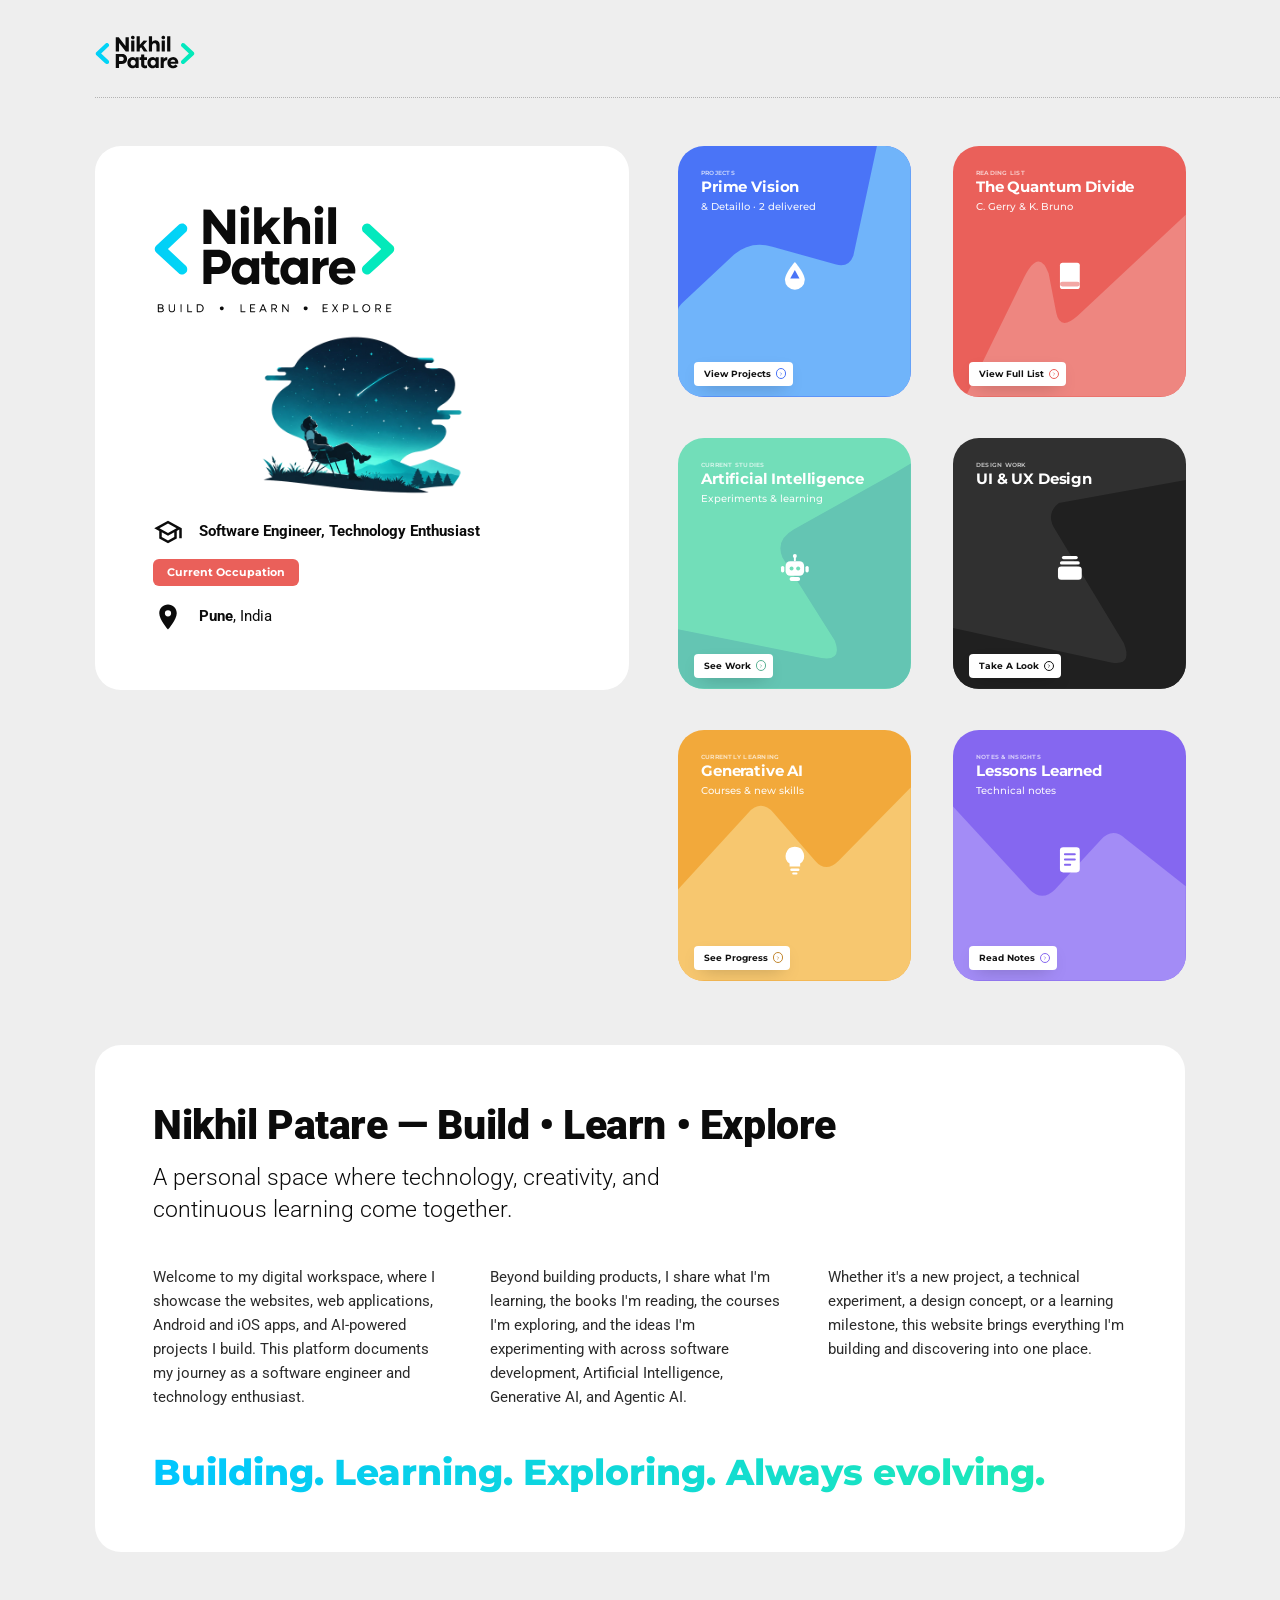
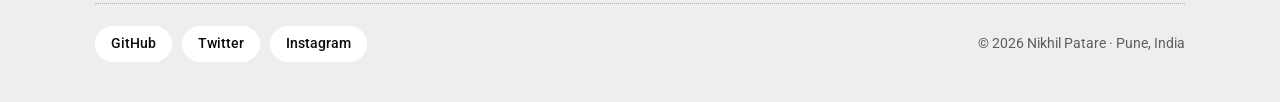
==== public/index.html @ df8f5cbc "Initial portfolio deploy" ====
<!DOCTYPE html>
<html lang="en">
<head>
  <meta charset="utf-8" />
  <meta name="viewport" content="width=device-width, initial-scale=1" />
  <title>Nikhil Patare — Build • Learn • Explore</title>
  <meta name="description" content="Nikhil Patare's digital workspace: websites, web apps, Android and iOS apps, and AI-powered projects, plus what he is learning, reading and experimenting with." />
  <meta name="keywords" content="Nikhil Patare, Software Engineer, Android Developer, iOS, Web Developer, Artificial Intelligence, Generative AI, Agentic AI, Pune, Portfolio" />
  <meta name="author" content="Nikhil Patare" />
  <meta name="theme-color" content="#eeeeee" />
  <link rel="canonical" href="https://nikhilpatare.web.app/" />

  <meta property="og:type" content="website" />
  <meta property="og:title" content="Nikhil Patare — Build • Learn • Explore" />
  <meta property="og:description" content="A personal space where technology, creativity, and continuous learning come together." />
  <meta property="og:url" content="https://nikhilpatare.web.app/" />
  <meta property="og:image" content="https://nikhilpatare.web.app/assets/brand-logo.png" />
  <meta name="twitter:card" content="summary_large_image" />

  <link rel="icon" href="assets/favicon.svg" type="image/svg+xml" />
  <link rel="preconnect" href="https://fonts.googleapis.com" />
  <link rel="preconnect" href="https://fonts.gstatic.com" crossorigin />
  <link href="https://fonts.googleapis.com/css2?family=Montserrat:wght@500;600;700;800&family=Roboto:wght@300;400;500;700;900&display=swap" rel="stylesheet" />
  <link rel="stylesheet" href="css/style.css" />
</head>
<body>
  <header class="site-header">
    <a class="brand" href="/" aria-label="Nikhil Patare, home">
      <img src="assets/logo-compact.svg" alt="" width="140" height="48" />
    </a>
  </header>
  <div class="rule" aria-hidden="true"></div>

  <main class="layout">
    <!-- Profile card -->
    <section class="profile" aria-labelledby="name">
      <h1 id="name" class="profile__brand">
        <img class="profile__logo" src="assets/logo-full.svg" alt="Nikhil Patare — Build, Learn, Explore" />
      </h1>
      <div class="profile__art">
        <div class="art">
          <img class="art__img" src="assets/illustration.webp" width="931" height="740" alt="Illustration of a developer relaxing in a camp chair, watching a shooting star cross a teal night sky" />
          <img class="art__glow" src="assets/illustration.webp" alt="" aria-hidden="true" />
          <!-- twinkling stars: --x/--y are % of the illustration, --s is size, --d/--o are duration/delay -->
          <span class="twinkle" style="--x:71.9%;--y:33.4%;--s:7%;--d:3.4s;--o:0s"></span>
          <span class="twinkle" style="--x:54.7%;--y:12.2%;--s:5%;--d:2.8s;--o:.6s"></span>
          <span class="twinkle" style="--x:23%;--y:21.2%;--s:5%;--d:3.9s;--o:1.2s"></span>
          <span class="twinkle" style="--x:56.9%;--y:40.8%;--s:4.5%;--d:3.1s;--o:1.8s"></span>
          <span class="twinkle" style="--x:40.8%;--y:21.6%;--s:3%;--d:2.6s;--o:.3s"></span>
          <span class="twinkle" style="--x:31.7%;--y:19.9%;--s:3%;--d:3.3s;--o:2.1s"></span>
          <span class="twinkle" style="--x:25.9%;--y:34.2%;--s:3%;--d:2.9s;--o:1.5s"></span>
          <span class="twinkle" style="--x:86.3%;--y:34.7%;--s:4%;--d:3.6s;--o:.9s"></span>
          <span class="twinkle" style="--x:78%;--y:58.1%;--s:3%;--d:2.7s;--o:2.4s"></span>
          <span class="twinkle" style="--x:38.9%;--y:37.4%;--s:3%;--d:3.2s;--o:.2s"></span>
          <span class="twinkle" style="--x:60.8%;--y:53.5%;--s:3%;--d:2.5s;--o:1.1s"></span>
          <span class="twinkle" style="--x:45%;--y:56.2%;--s:3%;--d:3.7s;--o:2.8s"></span>
          <!-- shooting stars: --t is how far they travel along their own axis -->
          <span class="shoot" style="--x:74.8%;--y:15.5%;--w:17%;--t:-230%;--d:7s;--o:1s"></span>
          <span class="shoot" style="--x:89%;--y:39.9%;--w:13%;--t:-170%;--d:9s;--o:4.5s"></span>
        </div>
      </div>
      <ul class="profile__meta">
        <li>
          <svg viewBox="0 0 24 24" width="30" height="30" aria-hidden="true"><path d="M12 3 1 9l4 2.18v6L12 21l7-3.82v-6l2-1.09V17h2V9L12 3Zm6.82 6L12 12.72 5.18 9 12 5.28 18.82 9ZM17 15.99l-5 2.73-5-2.73v-3.72L12 15l5-2.73v3.72Z" fill="currentColor"/></svg>
          <strong>Software Engineer, Technology Enthusiast</strong>
          <span class="badge">Current Occupation</span>
        </li>
        <li>
          <svg viewBox="0 0 24 24" width="30" height="30" aria-hidden="true"><path d="M12 2C8.13 2 5 5.13 5 9c0 5.25 7 13 7 13s7-7.75 7-13c0-3.87-3.13-7-7-7Zm0 9.5a2.5 2.5 0 1 1 0-5 2.5 2.5 0 0 1 0 5Z" fill="currentColor"/></svg>
          <span><strong>Pune</strong>, India</span>
        </li>
      </ul>
    </section>

    <!-- Section cards -->
    <nav class="grid" aria-label="Sections">
      <a class="card card--blue" href="#projects" data-section="projects" style="--i:0">
        <svg class="shapes" viewBox="0 0 365 393" preserveAspectRatio="xMidYMid slice" aria-hidden="true">
          <path class="shape-a" d="M312 0H365V393H0V258Q0 252 8 245L88 170Q115 148 148 158L248 186Q268 191 275 172L312 0Z"/>
          <circle class="shape-b" cx="70" cy="120" r="64"/>
        </svg>
        <span class="card__label">Projects</span>
        <h2 class="card__title">Prime Vision</h2>
        <p class="card__sub">&amp; Detaillo · 2 delivered</p>
        <span class="card__icon"><svg viewBox="0 0 48 48" aria-hidden="true"><path d="M24 3C24 3 9 20 9 30a15 15 0 0 0 30 0C39 20 24 3 24 3Z" fill="#fff"/><path d="M24 15 31 28H17l7-13Z" style="fill:var(--c1)"/></svg></span>
        <span class="btn">View Projects <i class="btn__ring"><svg viewBox="0 0 24 24"><path d="m10 7 5 5-5 5" /></svg></i></span>
      </a>

      <a class="card card--red" href="#reading" data-section="reading" style="--i:1">
        <svg class="shapes" viewBox="0 0 365 393" preserveAspectRatio="xMidYMid slice" aria-hidden="true">
          <path class="shape-a" d="M365 108V393H20L112 205Q135 160 150 200L162 262Q168 291 196 266L365 108Z"/>
          <circle class="shape-b" cx="300" cy="70" r="60"/>
        </svg>
        <span class="card__label">Reading List</span>
        <h2 class="card__title">The Quantum Divide</h2>
        <p class="card__sub">C. Gerry &amp; K. Bruno</p>
        <span class="card__icon"><svg viewBox="0 0 48 48" aria-hidden="true"><rect x="9" y="4" width="30" height="40" rx="4" fill="#fff"/><rect x="9" y="33" width="30" height="7" rx="3.5" style="fill:var(--c1)" opacity=".55"/></svg></span>
        <span class="btn">View Full List <i class="btn__ring"><svg viewBox="0 0 24 24"><path d="m10 7 5 5-5 5" /></svg></i></span>
      </a>

      <a class="card card--green" href="#ailab" data-section="ailab" style="--i:2">
        <svg class="shapes" viewBox="0 0 365 393" preserveAspectRatio="xMidYMid slice" aria-hidden="true">
          <path class="shape-a" d="M365 0V393H0V300L225 345Q258 350 246 318L164 188Q152 160 182 143L340 55L365 40V0Z"/>
          <circle class="shape-b" cx="60" cy="110" r="58"/>
        </svg>
        <span class="card__label">Current Studies</span>
        <h2 class="card__title">Artificial Intelligence</h2>
        <p class="card__sub">Experiments &amp; learning</p>
        <span class="card__icon"><svg viewBox="0 0 48 48" aria-hidden="true"><rect x="10" y="14" width="28" height="22" rx="7" fill="#fff"/><circle cx="19" cy="25" r="3" style="fill:var(--c1)"/><circle cx="29" cy="25" r="3" style="fill:var(--c1)"/><rect x="22.5" y="6" width="3" height="8" rx="1.5" fill="#fff"/><circle cx="24" cy="6" r="3" fill="#fff"/><rect x="3" y="21" width="5" height="10" rx="2.5" fill="#fff"/><rect x="40" y="21" width="5" height="10" rx="2.5" fill="#fff"/><rect x="16" y="38" width="16" height="6" rx="3" fill="#fff"/></svg></span>
        <span class="btn">See Work <i class="btn__ring"><svg viewBox="0 0 24 24"><path d="m10 7 5 5-5 5" /></svg></i></span>
      </a>

      <a class="card card--dark" href="#design" data-section="design" style="--i:3">
        <svg class="shapes" viewBox="0 0 365 393" preserveAspectRatio="xMidYMid slice" aria-hidden="true">
          <path class="shape-a" d="M365 66V393H0V298L248 352Q282 358 268 322L158 140Q146 118 166 102L365 66Z"/>
          <circle class="shape-b" cx="300" cy="90" r="56"/>
        </svg>
        <span class="card__label">Design Work</span>
        <h2 class="card__title">UI &amp; UX Design</h2>
        <span class="card__icon"><svg viewBox="0 0 48 48" aria-hidden="true"><rect x="12" y="6" width="24" height="5" rx="2.5" fill="#fff"/><rect x="9" y="14" width="30" height="5" rx="2.5" fill="#fff"/><rect x="6" y="22" width="36" height="20" rx="5" fill="#fff"/></svg></span>
        <span class="btn">Take A Look <i class="btn__ring"><svg viewBox="0 0 24 24"><path d="m10 7 5 5-5 5" /></svg></i></span>
      </a>

      <a class="card card--amber" href="#learning" data-section="learning" style="--i:4">
        <svg class="shapes" viewBox="0 0 365 393" preserveAspectRatio="xMidYMid slice" aria-hidden="true">
          <path class="shape-a" d="M365 150V393H0V250L110 130Q130 108 150 130L215 205Q232 225 252 205L365 90V150Z"/>
          <circle class="shape-b" cx="305" cy="60" r="56"/>
        </svg>
        <span class="card__label">Currently Learning</span>
        <h2 class="card__title">Generative AI</h2>
        <p class="card__sub">Courses &amp; new skills</p>
        <span class="card__icon"><svg viewBox="0 0 48 48" aria-hidden="true"><path d="M24 4a14 14 0 0 0-8 25.5V34h16v-4.5A14 14 0 0 0 24 4Z" fill="#fff"/><rect x="17" y="37" width="14" height="4" rx="2" fill="#fff"/><rect x="20" y="43" width="8" height="3" rx="1.5" fill="#fff"/></svg></span>
        <span class="btn">See Progress <i class="btn__ring"><svg viewBox="0 0 24 24"><path d="m10 7 5 5-5 5" /></svg></i></span>
      </a>

      <a class="card card--violet" href="#notes" data-section="notes" style="--i:5">
        <svg class="shapes" viewBox="0 0 365 393" preserveAspectRatio="xMidYMid slice" aria-hidden="true">
          <path class="shape-a" d="M0 120V393H365V245L270 170Q250 152 232 172L160 250Q140 270 120 250L0 120Z"/>
          <circle class="shape-b" cx="300" cy="80" r="58"/>
        </svg>
        <span class="card__label">Notes &amp; Insights</span>
        <h2 class="card__title">Lessons Learned</h2>
        <p class="card__sub">Technical notes</p>
        <span class="card__icon"><svg viewBox="0 0 48 48" aria-hidden="true"><rect x="9" y="5" width="30" height="38" rx="5" fill="#fff"/><rect x="15" y="14" width="18" height="3" rx="1.5" style="fill:var(--c1)"/><rect x="15" y="22" width="18" height="3" rx="1.5" style="fill:var(--c1)"/><rect x="15" y="30" width="11" height="3" rx="1.5" style="fill:var(--c1)"/></svg></span>
        <span class="btn">Read Notes <i class="btn__ring"><svg viewBox="0 0 24 24"><path d="m10 7 5 5-5 5" /></svg></i></span>
      </a>
    </nav>
  </main>

  <!-- Welcome -->
  <section class="welcome reveal" aria-labelledby="welcome-title">
    <h2 id="welcome-title">Nikhil Patare — Build • Learn • Explore</h2>
    <p class="welcome__lead">A personal space where technology, creativity, and continuous learning come together.</p>
    <div class="welcome__cols">
      <p>Welcome to my digital workspace, where I showcase the websites, web applications, Android and iOS apps, and AI-powered projects I build. This platform documents my journey as a software engineer and technology enthusiast.</p>
      <p>Beyond building products, I share what I'm learning, the books I'm reading, the courses I'm exploring, and the ideas I'm experimenting with across software development, Artificial Intelligence, Generative AI, and Agentic AI.</p>
      <p>Whether it's a new project, a technical experiment, a design concept, or a learning milestone, this website brings everything I'm building and discovering into one place.</p>
    </div>
    <p class="welcome__close">Building. Learning. Exploring. Always evolving.</p>
  </section>

  <footer class="site-footer">
    <div class="socials">
      <a href="https://github.com/nikhil-patare007" target="_blank" rel="noopener">GitHub</a>
      <a href="https://twitter.com/nik_the_hell" target="_blank" rel="noopener">Twitter</a>
      <a href="https://www.instagram.com/nikhil_patare" target="_blank" rel="noopener">Instagram</a>
    </div>
    <p>© <span id="year">2026</span> Nikhil Patare · Pune, India</p>
  </footer>

  <!-- Section panel (opened by the cards) -->
  <div class="panel" id="panel" aria-hidden="true" role="dialog" aria-modal="true" aria-labelledby="panel-title" tabindex="-1">
    <div class="panel__inner">
      <button class="panel__close" id="panel-close" type="button" aria-label="Back to home">
        <svg viewBox="0 0 24 24" aria-hidden="true"><path d="m14 7-5 5 5 5"/></svg> Back
      </button>
      <p class="panel__label" id="panel-label"></p>
      <h2 class="panel__title" id="panel-title"></h2>
      <p class="panel__intro" id="panel-intro"></p>
      <div class="panel__items" id="panel-items"></div>
    </div>
  </div>

  <script src="js/data.js"></script>
  <script src="js/app.js"></script>
</body>
</html>
---- public/css/style.css ----
/* Nikhil Patare — portfolio. Layout, cards and motion follow the Studio Z pattern. */

:root {
  --bg: #eeeeee;
  --ink: #0b0b0b;
  --muted: #5d5d5d;
  --gutter: max(7.4vw, calc((100vw - 1720px) / 2));
  --radius: 26px;
  --gap: clamp(18px, 3.25vw, 65px);
  --ease: cubic-bezier(0.2, 0.8, 0.2, 1);

  /* brand gradient, from the logo */
  --cyan: #00c6ff;
  --mint: #1de9b6;
  --brand: linear-gradient(90deg, var(--cyan), var(--mint));
}

*, *::before, *::after { box-sizing: border-box; }
html { scroll-behavior: smooth; -webkit-text-size-adjust: 100%; }
body {
  margin: 0;
  background: var(--bg);
  color: var(--ink);
  font-family: "Roboto", system-ui, -apple-system, "Segoe UI", sans-serif;
  line-height: 1.4;
  -webkit-font-smoothing: antialiased;
}
body.is-locked { overflow: hidden; }
a { color: inherit; text-decoration: none; }
img { display: block; max-width: 100%; }
:focus-visible { outline: 3px solid var(--cyan); outline-offset: 3px; }

/* ---------- Header ---------- */
.site-header {
  padding: clamp(18px, 2.75vw, 55px) var(--gutter) 0;
  height: clamp(60px, 7.6vw, 152px);
}
.brand { display: inline-block; transition: transform 0.5s var(--ease); }
.brand img { height: clamp(34px, 2.6vw, 52px); width: auto; }
.brand:hover { transform: rotate(-6deg) scale(1.1); }
.rule {
  margin-left: var(--gutter);
  border-top: 1px dotted #b3b3b3;
}

/* ---------- Layout ---------- */
.layout {
  display: grid;
  grid-template-columns: 838fr 795fr;
  column-gap: 4.5%;
  align-items: start;
  padding: clamp(28px, 3.7vw, 74px) var(--gutter) clamp(40px, 5vw, 90px);
}

/* ---------- Profile card ---------- */
.profile {
  position: sticky;
  top: 24px;
  height: clamp(540px, 42.5vw, 851px);
  max-height: calc(100vh - 48px);
  min-height: 480px;
  display: flex;
  flex-direction: column;
  justify-content: space-between;
  gap: clamp(14px, 1.6vw, 32px);
  padding: clamp(26px, 4.55vw, 91px);
  background: #fff;
  border-radius: var(--radius);
  animation: rise 0.9s var(--ease) backwards;
  container-type: inline-size;
}
.profile__logo {
  width: clamp(240px, 58cqw, 500px);
  height: auto;
  transition: transform 0.7s var(--ease);
}
.profile:hover .profile__logo { transform: translateX(6px) scale(1.04); }
.profile__brand { margin: 0; line-height: 0; }

/* ---------- Profile illustration ---------- */
.profile__art {
  flex: 1 1 0;
  min-height: 0;
  display: flex;
  justify-content: center;
  align-items: center;
  transition: transform 0.9s var(--ease);
}
.profile:hover .profile__art { transform: scale(1.03); }

.art {
  position: relative;
  height: 100%;
  aspect-ratio: 931 / 740;
  animation: art-float 8s ease-in-out infinite;
  will-change: transform;
}
.art img { display: block; width: 100%; height: 100%; user-select: none; -webkit-user-drag: none; }

/* a brightened copy of the same picture, masked to the horizon, that breathes */
.art__glow {
  position: absolute; inset: 0;
  opacity: 0;
  filter: brightness(1.9) saturate(1.6);
  -webkit-mask-image: radial-gradient(ellipse 42% 30% at 57% 72%, #000 0%, transparent 100%);
          mask-image: radial-gradient(ellipse 42% 30% at 57% 72%, #000 0%, transparent 100%);
  animation: art-breathe 6s ease-in-out infinite;
  pointer-events: none;
}

.twinkle {
  position: absolute;
  left: var(--x); top: var(--y);
  width: var(--s); aspect-ratio: 1;
  border-radius: 50%;
  background: radial-gradient(circle, rgb(255 255 255 / 0.95) 0%, rgb(150 255 240 / 0.45) 35%, transparent 70%);
  opacity: 0;
  transform: translate(-50%, -50%) scale(0.4);
  animation: twinkle var(--d, 3s) ease-in-out var(--o, 0s) infinite;
  pointer-events: none;
}

.shoot {
  position: absolute;
  left: var(--x); top: var(--y);
  width: var(--w); height: 2px;
  border-radius: 2px;
  background: linear-gradient(90deg, #fff 0%, rgb(140 255 240 / 0.7) 25%, transparent 100%);
  transform-origin: left center;
  opacity: 0;
  animation: shoot var(--d, 7s) linear var(--o, 0s) infinite;
  pointer-events: none;
}
.shoot::before {
  content: "";
  position: absolute; left: -1px; top: 50%;
  width: 6px; height: 6px; margin-top: -3px;
  border-radius: 50%;
  background: #fff;
  box-shadow: 0 0 8px 3px rgb(150 255 240 / 0.8);
}
.profile__meta { list-style: none; margin: 0; padding: 0; display: grid; gap: 16px; }
.profile__meta li {
  display: flex; flex-wrap: wrap; align-items: center; gap: 12px 16px;
  font-size: clamp(15px, 2.2cqw, 20px);
}
.profile__meta svg { flex: none; }
.profile__meta strong { font-weight: 700; }
.badge {
  background: #ea605a; color: #fff;
  font: 700 clamp(11px, 1.55cqw, 14px)/1 "Montserrat", sans-serif;
  padding: 8px 14px; border-radius: 6px;
}

/* ---------- Cards ---------- */
.grid {
  display: grid;
  grid-template-columns: repeat(2, minmax(0, 1fr));
  gap: var(--gap);
}

.card {
  --c1: #4a74f7; --c2: #70b4fa;
  position: relative;
  display: block;
  aspect-ratio: 365 / 393;
  padding: 9.9%;
  border-radius: var(--radius);
  overflow: hidden;
  color: #fff;
  background: var(--c1);
  font-family: "Montserrat", sans-serif;
  isolation: isolate;
  transform: translateZ(0);
  transition: transform 0.55s var(--ease), box-shadow 0.55s var(--ease);
  animation: rise 0.9s var(--ease) backwards;
  animation-delay: calc(var(--i) * 90ms + 200ms);
  container-type: inline-size;
}
.card--blue   { --c1: #4a74f7; --c2: #70b4fa; }
.card--red    { --c1: #ea605a; --c2: #ee8680; }
.card--green  { --c1: #72deb9; --c2: #64c5b3; }
.card--dark   { --c1: #303030; --c2: #202020; }
.card--amber  { --c1: #f2a93b; --c2: #f7c76f; }
.card--violet { --c1: #8567f0; --c2: #a38cf6; }

.card > * { position: relative; z-index: 1; }
.card::before { content: ""; display: block; height: 0; }

.card:hover, .card:focus-visible {
  transform: translateY(-10px) scale(1.015);
  box-shadow: 0 34px 50px -24px color-mix(in srgb, var(--c1) 70%, transparent);
}
.card:active { transform: translateY(-4px) scale(0.995); }

.shapes { position: absolute !important; inset: 0; width: 100%; height: 100%; z-index: 0 !important; }
.shape-a, .shape-b {
  transform-box: fill-box; transform-origin: center;
  transition: transform 0.9s var(--ease);
}
.shape-a { fill: var(--c2); }
.shape-b { fill: #fff; opacity: 0; transition: transform 0.9s var(--ease), opacity 0.6s; }
.card:hover .shape-b, .card:focus-visible .shape-b { opacity: 0.14; }
.card:hover .shape-a, .card:focus-visible .shape-a { transform: translate(-3%, -2.5%) scale(1.07) rotate(-1.5deg); }
.card:hover .shape-b, .card:focus-visible .shape-b { transform: translate(14%, 10%) scale(1.25); }

.card__label {
  display: block;
  font-size: 3.1cqw; font-weight: 700; letter-spacing: 0.04em; text-transform: uppercase;
  color: rgb(255 255 255 / 0.65);
}
.card__title {
  margin: 1.2cqw 0 0;
  font-size: 8cqw; font-weight: 700; line-height: 1.15; letter-spacing: -0.01em;
}
.card__sub { margin: 1.8cqw 0 0; font-size: 5.4cqw; font-weight: 500; opacity: 0.92; }

.card__icon {
  position: absolute !important;
  left: 50%; top: 52%;
  width: 17cqw; height: 17cqw;
  margin: -8.5cqw 0 0 -8.5cqw;
  transition: transform 0.6s var(--ease);
}
.card__icon svg { width: 100%; height: 100%; animation: float 4.5s ease-in-out infinite; }
.card:nth-child(2n) .card__icon svg { animation-delay: -1.5s; }
.card:nth-child(3n) .card__icon svg { animation-delay: -3s; }
.card:hover .card__icon, .card:focus-visible .card__icon { transform: scale(1.3) rotate(-8deg); }

.btn {
  position: absolute !important;
  left: 8.8cqw; bottom: 5.8cqw;
  display: inline-flex; align-items: center; gap: 2.6cqw;
  height: 12.9cqw; padding: 0 3.6cqw 0 5.2cqw;
  background: #fff; color: #111;
  border-radius: 2.2cqw;
  font-size: 4.6cqw; font-weight: 700;
  box-shadow: 0 6px 18px -8px rgb(0 0 0 / 0.35);
  transition: transform 0.45s var(--ease), box-shadow 0.45s var(--ease);
}
.btn__ring {
  width: 5.6cqw; height: 5.6cqw; border-radius: 50%;
  border: 0.45cqw solid var(--c1);
  display: grid; place-items: center;
  transition: transform 0.45s var(--ease), background 0.3s, border-color 0.3s;
}
.btn__ring svg { width: 70%; height: 70%; fill: none; stroke: var(--c1); stroke-width: 2.6; stroke-linecap: round; stroke-linejoin: round; transition: stroke 0.3s; }
.card--green .btn__ring, .card--amber .btn__ring { border-color: color-mix(in srgb, var(--c1) 80%, #000 20%); }
.card--green .btn__ring svg, .card--amber .btn__ring svg { stroke: color-mix(in srgb, var(--c1) 80%, #000 20%); }
.card--dark .btn__ring { border-color: #fff; }
.card--dark .btn__ring svg { stroke: #fff; }
.card--dark .btn { color: #111; }
.card--dark .btn__ring { border-color: #111; }
.card--dark .btn__ring svg { stroke: #111; }

.card:hover .btn, .card:focus-visible .btn { transform: translateX(6px); box-shadow: 0 14px 24px -10px rgb(0 0 0 / 0.45); }
.card:hover .btn__ring, .card:focus-visible .btn__ring { transform: translateX(3px); background: var(--c1); }
.card:hover .btn__ring svg, .card:focus-visible .btn__ring svg { stroke: #fff; }

/* ---------- Welcome ---------- */
.welcome {
  margin: 0 var(--gutter) clamp(30px, 4vw, 70px);
  padding: clamp(28px, 4.55vw, 91px);
  background: #fff;
  border-radius: var(--radius);
}
.welcome h2 { margin: 0; font-size: clamp(26px, 3.2vw, 56px); font-weight: 900; letter-spacing: -0.01em; line-height: 1.1; }
.welcome__lead { margin: 14px 0 0; font-size: clamp(18px, 1.8vw, 30px); font-weight: 300; max-width: 40ch; }
.welcome__cols {
  margin-top: clamp(22px, 3vw, 54px);
  display: grid; grid-template-columns: repeat(auto-fit, minmax(240px, 1fr));
  gap: clamp(18px, 3vw, 56px);
}
.welcome__cols p { margin: 0; font-size: clamp(15px, 1.15vw, 20px); line-height: 1.6; color: #2b2b2b; }
.welcome__close {
  margin: clamp(26px, 3.4vw, 60px) 0 0;
  font: 800 clamp(22px, 2.8vw, 48px)/1.15 "Montserrat", sans-serif;
  background: var(--brand);
  -webkit-background-clip: text; background-clip: text; color: transparent;
  width: fit-content;
}
.reveal { opacity: 0; transform: translateY(32px); transition: opacity 0.9s var(--ease), transform 0.9s var(--ease); }
.reveal.in { opacity: 1; transform: none; }

/* ---------- Footer ---------- */
.site-footer {
  margin: 0 var(--gutter);
  padding: 22px 0 40px;
  border-top: 1px dotted #b3b3b3;
  display: flex; flex-wrap: wrap; gap: 14px 28px; justify-content: space-between; align-items: center;
  font-size: 14px; color: var(--muted);
}
.site-footer p { margin: 0; }
.socials { display: flex; gap: 10px; }
.socials a {
  padding: 8px 16px; border-radius: 999px; background: #fff; color: var(--ink); font-weight: 500;
  transition: transform 0.4s var(--ease), background 0.3s, color 0.3s;
}
.socials a:hover { transform: translateY(-3px); background: var(--ink); color: #fff; }

/* ---------- Section panel ---------- */
.panel {
  --pc: #4a74f7; --pt: #fff; --pa: #70b4fa;
  --ox: 50vw; --oy: 50vh;
  position: fixed; inset: 0; z-index: 50;
  overflow-y: auto;
  background: var(--pc); color: var(--pt);
  visibility: hidden;
  clip-path: circle(0px at var(--ox) var(--oy));
  transition: clip-path 0.8s cubic-bezier(0.77, 0, 0.18, 1), visibility 0s linear 0.8s;
}
.panel.is-open { visibility: visible; clip-path: circle(150vmax at var(--ox) var(--oy)); transition-delay: 0s; }
.panel--blue   { --pc: #4a74f7; --pa: #70b4fa; --pt: #fff; }
.panel--red    { --pc: #ea605a; --pa: #ee8680; --pt: #fff; }
.panel--green  { --pc: #72deb9; --pa: #64c5b3; --pt: #08261d; }
.panel--dark   { --pc: #2b2b2b; --pa: #202020; --pt: #fff; }
.panel--amber  { --pc: #f2a93b; --pa: #f7c76f; --pt: #2a1a00; }
.panel--violet { --pc: #8567f0; --pa: #a38cf6; --pt: #fff; }

.panel__inner { max-width: 1100px; margin: 0 auto; padding: clamp(24px, 4vw, 60px) clamp(20px, 5vw, 60px) 80px; }
.panel__close {
  display: inline-flex; align-items: center; gap: 6px;
  background: #fff; color: #111; border: 0; cursor: pointer;
  padding: 12px 20px 12px 12px; border-radius: 10px;
  font: 700 16px/1 "Montserrat", sans-serif;
  transition: transform 0.4s var(--ease);
}
.panel__close svg { width: 20px; height: 20px; fill: none; stroke: currentColor; stroke-width: 2.6; stroke-linecap: round; stroke-linejoin: round; }
.panel__close:hover { transform: translateX(-4px); }
.panel__label { margin: clamp(32px, 6vw, 80px) 0 0; font: 700 14px/1 "Montserrat", sans-serif; letter-spacing: 0.06em; text-transform: uppercase; opacity: 0.7; }
.panel__title { margin: 12px 0 0; font: 800 clamp(34px, 6vw, 84px)/1.05 "Montserrat", sans-serif; letter-spacing: -0.02em; }
.panel__intro { margin: 18px 0 0; max-width: 56ch; font-size: clamp(17px, 1.6vw, 22px); font-weight: 300; }
.panel__items { margin-top: clamp(28px, 4vw, 56px); display: grid; grid-template-columns: repeat(auto-fit, minmax(min(100%, 320px), 1fr)); gap: 22px; }

.item {
  background: #fff; color: #161616;
  border-radius: var(--radius); padding: clamp(22px, 2.6vw, 36px);
  opacity: 0; transform: translateY(26px);
  transition: transform 0.5s var(--ease), box-shadow 0.5s var(--ease);
}
.panel.is-open .item { animation: rise 0.8s var(--ease) both; animation-delay: calc(var(--n) * 120ms + 450ms); }
.item:hover { transform: translateY(-6px); box-shadow: 0 26px 40px -24px rgb(0 0 0 / 0.5); }
.item__head { display: flex; flex-wrap: wrap; gap: 10px 14px; align-items: center; justify-content: space-between; }
.item h3 { margin: 0; font: 800 clamp(22px, 2.2vw, 30px)/1.15 "Montserrat", sans-serif; }
.item__status { background: #111; color: #fff; font: 700 12px/1 "Montserrat", sans-serif; padding: 8px 12px; border-radius: 6px; }
.item__sub { margin: 8px 0 0; font-weight: 500; color: #555; }
.item p { margin: 12px 0 0; line-height: 1.6; }
.item__tags { list-style: none; margin: 18px 0 0; padding: 0; display: flex; flex-wrap: wrap; gap: 8px; }
.item__tags li { background: #efefef; padding: 7px 12px; border-radius: 999px; font-size: 13px; font-weight: 500; }
.item__link { display: inline-block; margin-top: 18px; font-weight: 700; border-bottom: 2px solid currentColor; }

.feature-list {
  list-style: none; margin: 18px 0 0; padding: 0; display: grid; grid-template-columns: repeat(auto-fit, minmax(180px, 1fr)); gap: 10px;
}
.feature-list li {
  background: rgba(17, 17, 17, 0.06); border: 1px solid rgba(17, 17, 17, 0.08); border-radius: 12px; padding: 10px 12px; font-size: 14px; font-weight: 500;
}

.shot-grid {
  display: grid; grid-template-columns: repeat(auto-fit, minmax(220px, 1fr)); gap: 14px; margin-top: 20px;
}
.shot {
  background: transparent; border: 0; padding: 0; cursor: pointer; text-align: left; border-radius: 18px; transition: transform 0.35s var(--ease), box-shadow 0.35s var(--ease);
}
.shot:hover { transform: translateY(-4px); box-shadow: 0 18px 24px -20px rgba(0,0,0,0.4); }

.mock {
  width: 100%; min-height: 180px; display: block;
}
.mock--browser .browser-shell {
  background: linear-gradient(180deg, #1c1c1d 0%, #27292d 100%); border-radius: 18px; border: 1px solid rgba(255,255,255,0.08); overflow: hidden; box-shadow: inset 0 0 0 1px rgba(255,255,255,0.03);
}
.mock--browser .browser-topbar {
  position: relative; display: flex; align-items: center; gap: 8px; background: rgba(255,255,255,0.04); padding: 11px 14px; border-bottom: 1px solid rgba(255,255,255,0.06);
}
.dot {
  width: 10px; height: 10px; border-radius: 50%; display: inline-block;
}
.dot--red { background: #ff5c5c; }
.dot--amber { background: #f7c878; }
.dot--green { background: #56d490; }
.browser-title {
  font-size: 12px; letter-spacing: 0.08em; text-transform: uppercase; color: rgba(255,255,255,0.8); margin-left: auto; margin-right: auto; font-weight: 700;
}
.browser-content {
  padding: 14px; background: linear-gradient(180deg, rgba(255,255,255,0.02), rgba(255,255,255,0.01));
}
.browser-row--top {
  display: flex; justify-content: space-between; gap: 8px; margin-bottom: 10px; font-size: 10px; font-weight: 700; letter-spacing: 0.05em; text-transform: uppercase;
}
.browser-pill {
  flex: 1; text-align: center; padding: 8px 10px; border-radius: 10px; background: rgba(255,255,255,0.06); color: rgba(255,255,255,0.7);
}
.browser-metrics {
  display: grid; grid-template-columns: repeat(2, minmax(0, 1fr)); gap: 10px; margin-bottom: 10px;
}
.metric-card {
  background: #efefef; color: #111; border-radius: 10px; padding: 10px 12px; min-height: 88px; display: flex; flex-direction: column; justify-content: center; gap: 4px;
}
.metric-card.dark { background: rgba(255,255,255,0.08); color: rgba(255,255,255,0.92); }
.metric-card span { font-size: 10px; font-weight: 700; text-transform: uppercase; letter-spacing: 0.05em; }
.metric-card strong { font-size: 20px; letter-spacing: -0.04em; }
.metric-card em { font-size: 10px; font-style: normal; opacity: 0.75; }
.browser-table, .table-summary {
  background: rgba(255,255,255,0.06); border-radius: 10px; overflow: hidden; min-height: 90px; border: 1px solid rgba(255,255,255,0.06);
}
.browser-table__head, .table-summary__head {
  display: grid; grid-template-columns: 1.2fr 1.3fr 1.5fr 1.4fr 1fr; background: rgba(255,255,255,0.05); color: rgba(255,255,255,0.8); font-size: 9px; font-weight: 700; text-transform: uppercase; letter-spacing: 0.05em; padding: 8px 8px;
}
.browser-table__row, .table-summary__row {
  display: grid; grid-template-columns: 1.2fr 1.3fr 1.5fr 1.4fr 1fr; padding: 8px 8px; border-top: 1px solid rgba(255,255,255,0.05); color: rgba(255,255,255,0.9); font-size: 10px; align-items: center; }
.browser-table--wide .browser-table__head, .browser-table--wide .browser-table__row { grid-template-columns: 0.8fr 1fr 1.6fr 1.5fr 1fr; }
.filter-row {
  display: flex; gap: 8px; margin-bottom: 10px; font-size: 10px; text-transform: uppercase; font-weight: 700; color: rgba(255,255,255,0.75);
}
.filter-row span { padding: 8px 10px; border-radius: 9px; background: rgba(255,255,255,0.04); }
.filter-row .active { background: rgba(62, 121, 255, 0.55); color: #fff; }
.reports-box {
  display: grid; grid-template-columns: repeat(3, minmax(0, 1fr)); gap: 10px; margin-bottom: 10px;
}
.report-card {
  background: #f3f3f3; color: #111; border-radius: 10px; padding: 12px 10px; min-height: 94px; display: flex; flex-direction: column; justify-content: center; gap: 6px;
}
.report-card.dark { background: rgba(255,255,255,0.08); color: rgba(255,255,255,0.9); }
.report-card span { font-size: 9px; font-weight: 700; letter-spacing: 0.06em; text-transform: uppercase; }
.report-card strong { font-size: 18px; letter-spacing: -0.04em; }
.report-card em { font-size: 9px; font-style: normal; opacity: 0.78; }
.browser-shell--wide { background: #0f0f12; }
.login-box {
  max-width: 290px; margin: 0 auto; background: rgba(255,255,255,0.06); border-radius: 16px; padding: 18px 20px; color: rgba(255,255,255,0.9);
}
.logo-lockup {
  text-align: center; font-size: 28px; font-weight: 900; letter-spacing: -0.08em; color: #ff4a3d; margin-bottom: 12px;
}
.login-box h4 {
  margin: 0 0 6px; text-align: center; font-size: 12px; letter-spacing: 0.12em; text-transform: uppercase;
}
.login-box p { margin: 0 0 16px; font-size: 11px; color: rgba(255,255,255,0.75); text-align: center; }
.login-box label {
  display: block; margin: 8px 0 6px; font-size: 10px; letter-spacing: 0.08em; text-transform: uppercase; color: rgba(255,255,255,0.8);
}
.field {
  height: 34px; border-radius: 10px; background: rgba(255,255,255,0.08); border: 1px solid rgba(255,255,255,0.05); margin-bottom: 12px;
}
.login-box button {
  width: 100%; border: 0; border-radius: 10px; background: linear-gradient(90deg, #ff3f2c, #ff6d2a); color: white; font-weight: 800; height: 42px; margin-top: 8px;
}
.mock--phone { width: 100%; }
.phone-shell {
  background: linear-gradient(180deg, #1b2b3d 0%, #0f1d2d 100%); border-radius: 26px; padding: 12px 10px 10px; box-shadow: inset 0 0 0 2px rgba(255,255,255,0.05), 0 20px 30px -25px rgba(0,0,0,0.7); border: 1px solid rgba(255,255,255,0.08);
}
.phone-notch { width: 60%; height: 18px; background: rgba(0,0,0,0.55); margin: 0 auto 12px; border-radius: 0 0 16px 16px; }
.phone-status {
  display: flex; justify-content: space-between; align-items: center; padding: 0 6px; color: rgba(255,255,255,0.9); font-size: 10px; font-weight: 700; margin-bottom: 10px;
}
.phone-app {
  background: linear-gradient(180deg, #56b4f8 0%, #2b96da 100%); border-radius: 20px; padding: 12px 10px 14px; min-height: 250px; color: #0d1c2a;
}
.phone-header {
  display: flex; align-items: center; gap: 8px; color: rgba(4,15,25,0.95); font-size: 18px; font-weight: 800; padding: 2px 0 12px;
}
.back { font-size: 28px; line-height: 1; }
.phone-box {
  background: rgba(255,255,255,0.2); border-radius: 12px; padding: 12px 8px; margin-bottom: 10px;
}
.phone-box__title { text-align: center; font-size: 18px; font-weight: 800; margin-bottom: 10px; }
.grid-mini {
  display: grid; grid-template-columns: repeat(4, minmax(0, 1fr)); gap: 6px; font-size: 10px; font-weight: 700;
}
.grid-mini .cell {
  background: rgba(255,255,255,0.18); padding: 7px 4px; border-radius: 6px; text-align: center; min-height: 28px; display: flex; align-items: center; justify-content: center;
}
.grid-mini .head { background: rgba(0,0,0,0.08); }
.grid-mini .pad { background: rgba(255,255,255,0.14); }
.grid-mini.small { grid-template-columns: repeat(3, minmax(0, 1fr)); }
.search-row {
  margin-bottom: 12px; background: rgba(255,255,255,0.22); padding: 12px 14px; border-radius: 10px; font-weight: 700; color: rgba(0,0,0,0.8);
}
.list-row {
  display: flex; align-items: center; gap: 12px; background: rgba(255,255,255,0.18); border-radius: 10px; padding: 8px 10px; margin-bottom: 8px; color: rgba(0,0,0,0.9); font-weight: 700; min-height: 52px;
}
.badge-ic {
  display: inline-flex; align-items: center; justify-content: center; width: 30px; height: 30px; border-radius: 50%; background: rgba(255,255,255,0.28); font-size: 18px;
}
.badge-ic.female { color: #ff2c8b; }
.list-actions { margin-left: auto; display: flex; gap: 10px; font-size: 18px; }
.backup-card {
  display: grid; grid-template-columns: repeat(2, minmax(0, 1fr)); gap: 8px; margin-bottom: 10px;
}
.backup-head {
  background: rgba(255,255,255,0.22); border-radius: 8px; padding: 10px; text-align: center; font-weight: 800; color: rgba(0,0,0,0.86);
}
.backup-head.alt { background: rgba(10,50,90,0.2); }
.backup-panel {
  background: rgba(255,255,255,0.18); border-radius: 12px; padding: 12px 10px;
}
.backup-label { font-size: 13px; font-weight: 800; margin-bottom: 8px; }
.backup-item {
  background: rgba(255,255,255,0.22); border-radius: 8px; padding: 10px; font-weight: 700; font-size: 11px; color: rgba(3,17,27,0.9);
}
.gallery-modal {
  position: fixed; inset: 0; display: none; z-index: 80; background: rgba(6, 8, 12, 0.76); backdrop-filter: blur(3px);
}
.gallery-modal.is-open { display: block; }
.gallery-modal__backdrop { position: absolute; inset: 0; }
.gallery-modal__panel {
  position: absolute; inset: 50% auto auto 50%; transform: translate(-50%, -50%); width: min(1000px, calc(100vw - 48px)); min-height: 420px; background: rgba(8, 11, 18, 0.5); border: 1px solid rgba(255,255,255,0.12); border-radius: 22px; display: flex; align-items: center; justify-content: center; padding: 20px 22px 18px;
}
.gallery-modal__viewport {
  width: min(100%, 820px); display: flex; flex-direction: column; justify-content: center; align-items: center; gap: 12px; color: #fff; padding: 10px 0;
}
.gallery-modal__caption {
  font-size: 13px; letter-spacing: 0.08em; text-transform: uppercase; font-weight: 700; opacity: 0.85; align-self: flex-start; margin-left: 8px;
}
.gallery-modal__close {
  position: absolute; right: 18px; top: 14px; border: 0; background: rgba(255,255,255,0.12); color: #fff; width: 30px; height: 30px; border-radius: 50%; font-size: 24px; cursor: pointer;
}
.gallery-modal__nav {
  position: absolute; top: 50%; transform: translateY(-50%); width: 42px; height: 42px; border-radius: 50%; border: 0; background: rgba(255,255,255,0.12); color: #fff; font-size: 26px; cursor: pointer;
}
.gallery-modal__nav--prev { left: 18px; }
.gallery-modal__nav--next { right: 18px; }
.gallery-modal__viewport .mock {
  width: min(100%, 720px); max-height: min(72vh, 620px);
}
.gallery-modal__viewport .mock--phone { width: min(340px, 68vw); }
.gallery-modal__viewport .browser-shell { max-height: 70vh; }

/* ---------- Motion ---------- */
@keyframes rise {
  from { opacity: 0; transform: translateY(34px) scale(0.97); }
  to   { opacity: 1; transform: none; }
}
@keyframes float {
  0%, 100% { transform: translateY(0); }
  50%      { transform: translateY(-7%); }
}
@keyframes art-float {
  0%, 100% { transform: translateY(0); }
  50%      { transform: translateY(-2.5%); }
}
@keyframes art-breathe {
  0%, 100% { opacity: 0.1; }
  50%      { opacity: 0.8; }
}
@keyframes twinkle {
  0%, 100% { opacity: 0;   transform: translate(-50%, -50%) scale(0.4); }
  50%      { opacity: 1;   transform: translate(-50%, -50%) scale(1); }
}
@keyframes shoot {
  0%   { opacity: 0; transform: rotate(-31deg) translateX(0); }
  2%   { opacity: 1; }
  14%  { opacity: 1; }
  18%  { opacity: 0; transform: rotate(-31deg) translateX(var(--t)); }
  100% { opacity: 0; transform: rotate(-31deg) translateX(var(--t)); }
}

/* ---------- Responsive ---------- */
@media (max-width: 1000px) {
  :root { --gutter: 5vw; }
  .layout { grid-template-columns: 1fr; row-gap: var(--gap); }
  .profile { position: relative; top: 0; height: auto; max-height: none; min-height: 440px; gap: 32px; }
  .profile__art { flex: none; }
  .art { height: auto; width: min(100%, 480px); }
}
@media (max-width: 560px) {
  .grid { grid-template-columns: 1fr; }
  .card { aspect-ratio: 365 / 360; }
  .site-footer { justify-content: center; text-align: center; }
}

@media (prefers-reduced-motion: reduce) {
  *, *::before, *::after { animation: none !important; transition-duration: 0.01ms !important; scroll-behavior: auto !important; }
  .reveal, .item { opacity: 1; transform: none; }
}
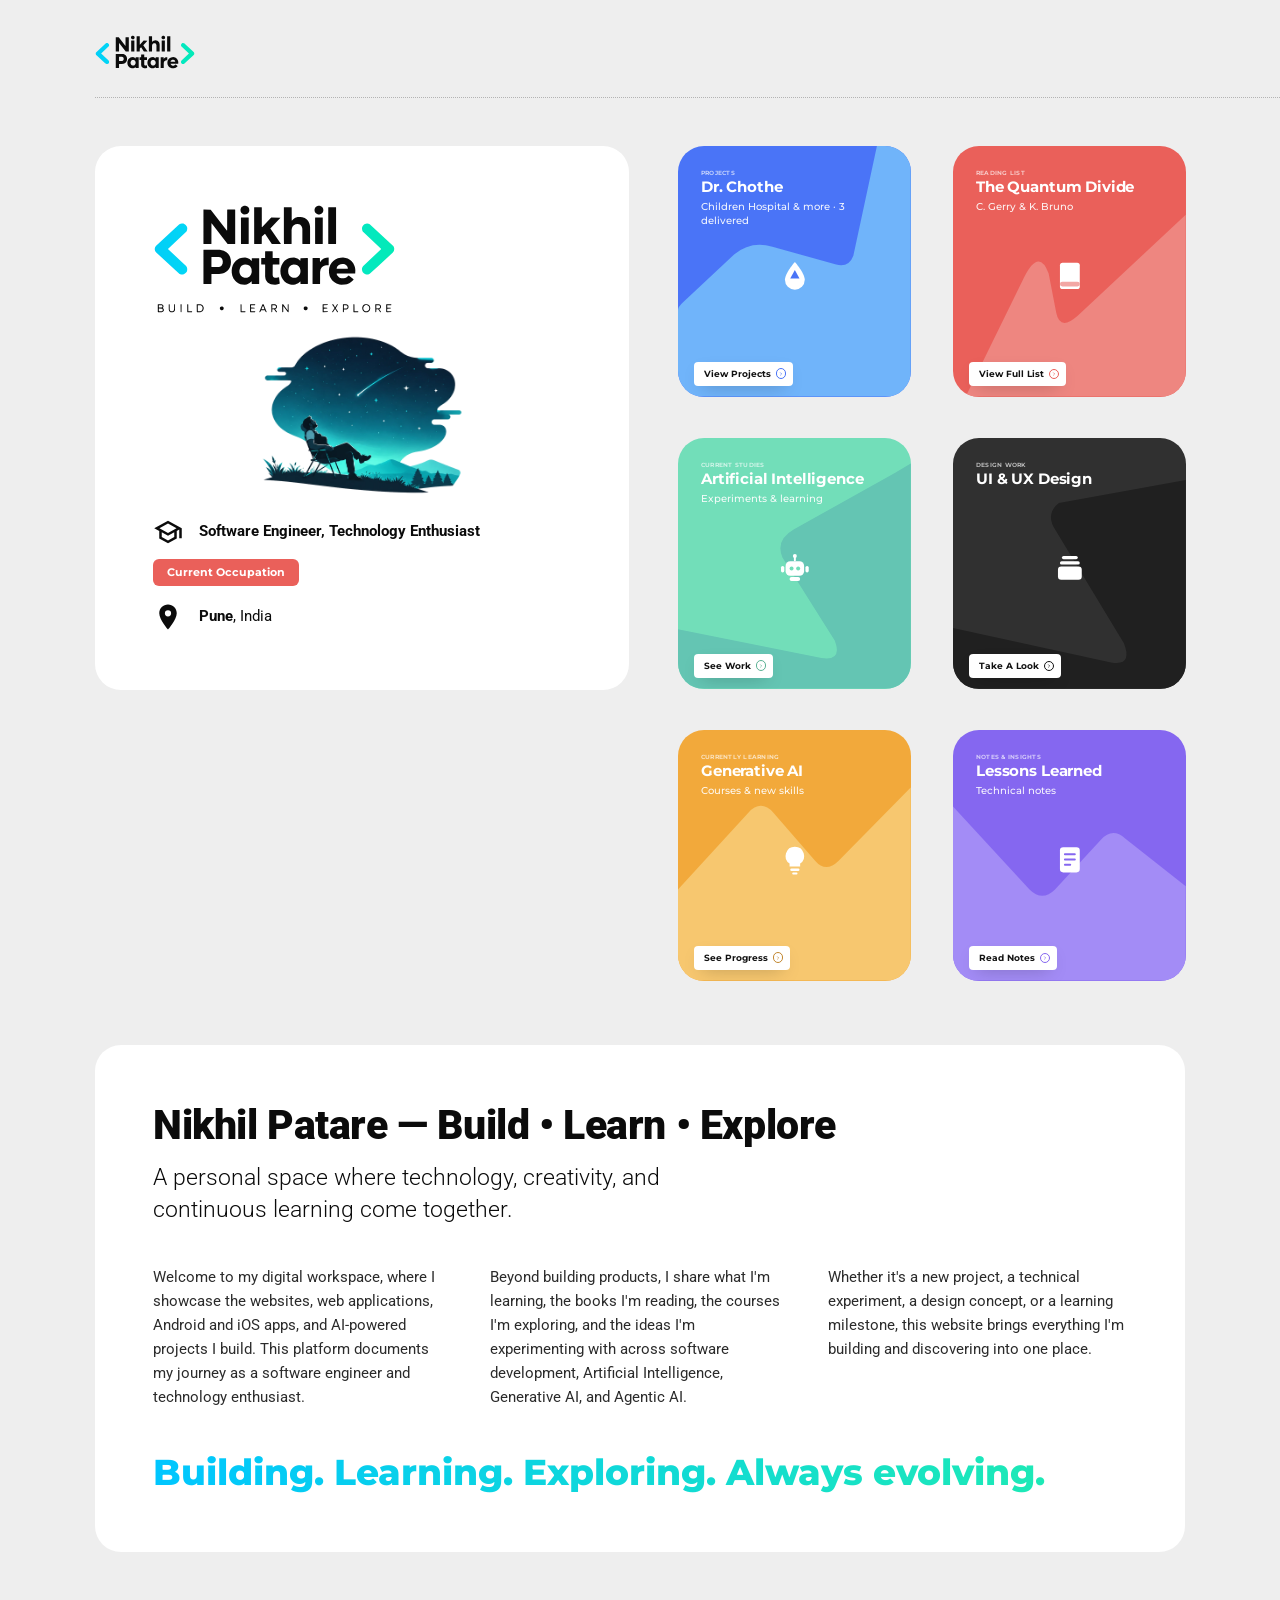
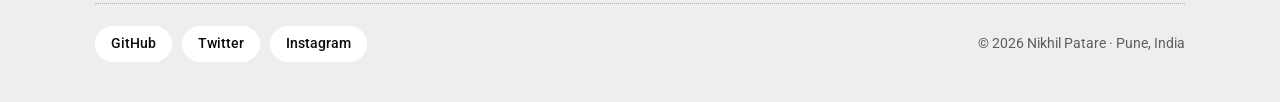
==== commit e1c21307: "Update portfolio with CSS, JS, and HTML changes plus screenshots" ====
--- a/public/index.html
+++ b/public/index.html
@@ -1,183 +1,539 @@
-<!DOCTYPE html>
+<!doctype html>
 <html lang="en">
-<head>
-  <meta charset="utf-8" />
-  <meta name="viewport" content="width=device-width, initial-scale=1" />
-  <title>Nikhil Patare — Build • Learn • Explore</title>
-  <meta name="description" content="Nikhil Patare's digital workspace: websites, web apps, Android and iOS apps, and AI-powered projects, plus what he is learning, reading and experimenting with." />
-  <meta name="keywords" content="Nikhil Patare, Software Engineer, Android Developer, iOS, Web Developer, Artificial Intelligence, Generative AI, Agentic AI, Pune, Portfolio" />
-  <meta name="author" content="Nikhil Patare" />
-  <meta name="theme-color" content="#eeeeee" />
-  <link rel="canonical" href="https://nikhilpatare.web.app/" />
-
-  <meta property="og:type" content="website" />
-  <meta property="og:title" content="Nikhil Patare — Build • Learn • Explore" />
-  <meta property="og:description" content="A personal space where technology, creativity, and continuous learning come together." />
-  <meta property="og:url" content="https://nikhilpatare.web.app/" />
-  <meta property="og:image" content="https://nikhilpatare.web.app/assets/brand-logo.png" />
-  <meta name="twitter:card" content="summary_large_image" />
-
-  <link rel="icon" href="assets/favicon.svg" type="image/svg+xml" />
-  <link rel="preconnect" href="https://fonts.googleapis.com" />
-  <link rel="preconnect" href="https://fonts.gstatic.com" crossorigin />
-  <link href="https://fonts.googleapis.com/css2?family=Montserrat:wght@500;600;700;800&family=Roboto:wght@300;400;500;700;900&display=swap" rel="stylesheet" />
-  <link rel="stylesheet" href="css/style.css" />
-</head>
-<body>
-  <header class="site-header">
-    <a class="brand" href="/" aria-label="Nikhil Patare, home">
-      <img src="assets/logo-compact.svg" alt="" width="140" height="48" />
-    </a>
-  </header>
-  <div class="rule" aria-hidden="true"></div>
-
-  <main class="layout">
-    <!-- Profile card -->
-    <section class="profile" aria-labelledby="name">
-      <h1 id="name" class="profile__brand">
-        <img class="profile__logo" src="assets/logo-full.svg" alt="Nikhil Patare — Build, Learn, Explore" />
-      </h1>
-      <div class="profile__art">
-        <div class="art">
-          <img class="art__img" src="assets/illustration.webp" width="931" height="740" alt="Illustration of a developer relaxing in a camp chair, watching a shooting star cross a teal night sky" />
-          <img class="art__glow" src="assets/illustration.webp" alt="" aria-hidden="true" />
-          <!-- twinkling stars: --x/--y are % of the illustration, --s is size, --d/--o are duration/delay -->
-          <span class="twinkle" style="--x:71.9%;--y:33.4%;--s:7%;--d:3.4s;--o:0s"></span>
-          <span class="twinkle" style="--x:54.7%;--y:12.2%;--s:5%;--d:2.8s;--o:.6s"></span>
-          <span class="twinkle" style="--x:23%;--y:21.2%;--s:5%;--d:3.9s;--o:1.2s"></span>
-          <span class="twinkle" style="--x:56.9%;--y:40.8%;--s:4.5%;--d:3.1s;--o:1.8s"></span>
-          <span class="twinkle" style="--x:40.8%;--y:21.6%;--s:3%;--d:2.6s;--o:.3s"></span>
-          <span class="twinkle" style="--x:31.7%;--y:19.9%;--s:3%;--d:3.3s;--o:2.1s"></span>
-          <span class="twinkle" style="--x:25.9%;--y:34.2%;--s:3%;--d:2.9s;--o:1.5s"></span>
-          <span class="twinkle" style="--x:86.3%;--y:34.7%;--s:4%;--d:3.6s;--o:.9s"></span>
-          <span class="twinkle" style="--x:78%;--y:58.1%;--s:3%;--d:2.7s;--o:2.4s"></span>
-          <span class="twinkle" style="--x:38.9%;--y:37.4%;--s:3%;--d:3.2s;--o:.2s"></span>
-          <span class="twinkle" style="--x:60.8%;--y:53.5%;--s:3%;--d:2.5s;--o:1.1s"></span>
-          <span class="twinkle" style="--x:45%;--y:56.2%;--s:3%;--d:3.7s;--o:2.8s"></span>
-          <!-- shooting stars: --t is how far they travel along their own axis -->
-          <span class="shoot" style="--x:74.8%;--y:15.5%;--w:17%;--t:-230%;--d:7s;--o:1s"></span>
-          <span class="shoot" style="--x:89%;--y:39.9%;--w:13%;--t:-170%;--d:9s;--o:4.5s"></span>
+  <head>
+    <meta charset="utf-8" />
+    <meta name="viewport" content="width=device-width, initial-scale=1" />
+    <title>Nikhil Patare — Build • Learn • Explore</title>
+    <meta
+      name="description"
+      content="Nikhil Patare's digital workspace: websites, web apps, Android and iOS apps, and AI-powered projects, plus what he is learning, reading and experimenting with."
+    />
+    <meta
+      name="keywords"
+      content="Nikhil Patare, Software Engineer, Android Developer, iOS, Web Developer, Artificial Intelligence, Generative AI, Agentic AI, Pune, Portfolio"
+    />
+    <meta name="author" content="Nikhil Patare" />
+    <meta name="theme-color" content="#eeeeee" />
+    <link rel="canonical" href="https://nikhilpatare.web.app/" />
+
+    <meta property="og:type" content="website" />
+    <meta
+      property="og:title"
+      content="Nikhil Patare — Build • Learn • Explore"
+    />
+    <meta
+      property="og:description"
+      content="A personal space where technology, creativity, and continuous learning come together."
+    />
+    <meta property="og:url" content="https://nikhilpatare.web.app/" />
+    <meta
+      property="og:image"
+      content="https://nikhilpatare.web.app/assets/brand-logo.png"
+    />
+    <meta name="twitter:card" content="summary_large_image" />
+
+    <link rel="icon" href="assets/favicon.svg" type="image/svg+xml" />
+    <link rel="preconnect" href="https://fonts.googleapis.com" />
+    <link rel="preconnect" href="https://fonts.gstatic.com" crossorigin />
+    <link
+      href="https://fonts.googleapis.com/css2?family=Montserrat:wght@500;600;700;800&family=Roboto:wght@300;400;500;700;900&display=swap"
+      rel="stylesheet"
+    />
+    <link rel="stylesheet" href="css/style.css" />
+  </head>
+  <body>
+    <header class="site-header">
+      <a class="brand" href="/" aria-label="Nikhil Patare, home">
+        <img src="assets/logo-compact.svg" alt="" width="140" height="48" />
+      </a>
+    </header>
+    <div class="rule" aria-hidden="true"></div>
+
+    <main class="layout">
+      <!-- Profile card -->
+      <section class="profile" aria-labelledby="name">
+        <h1 id="name" class="profile__brand">
+          <img
+            class="profile__logo"
+            src="assets/logo-full.svg"
+            alt="Nikhil Patare — Build, Learn, Explore"
+          />
+        </h1>
+        <div class="profile__art">
+          <div class="art">
+            <img
+              class="art__img"
+              src="assets/illustration.webp"
+              width="931"
+              height="740"
+              alt="Illustration of a developer relaxing in a camp chair, watching a shooting star cross a teal night sky"
+            />
+            <img
+              class="art__glow"
+              src="assets/illustration.webp"
+              alt=""
+              aria-hidden="true"
+            />
+            <!-- twinkling stars: --x/--y are % of the illustration, --s is size, --d/--o are duration/delay -->
+            <span
+              class="twinkle"
+              style="--x: 71.9%; --y: 33.4%; --s: 7%; --d: 3.4s; --o: 0s"
+            ></span>
+            <span
+              class="twinkle"
+              style="--x: 54.7%; --y: 12.2%; --s: 5%; --d: 2.8s; --o: 0.6s"
+            ></span>
+            <span
+              class="twinkle"
+              style="--x: 23%; --y: 21.2%; --s: 5%; --d: 3.9s; --o: 1.2s"
+            ></span>
+            <span
+              class="twinkle"
+              style="--x: 56.9%; --y: 40.8%; --s: 4.5%; --d: 3.1s; --o: 1.8s"
+            ></span>
+            <span
+              class="twinkle"
+              style="--x: 40.8%; --y: 21.6%; --s: 3%; --d: 2.6s; --o: 0.3s"
+            ></span>
+            <span
+              class="twinkle"
+              style="--x: 31.7%; --y: 19.9%; --s: 3%; --d: 3.3s; --o: 2.1s"
+            ></span>
+            <span
+              class="twinkle"
+              style="--x: 25.9%; --y: 34.2%; --s: 3%; --d: 2.9s; --o: 1.5s"
+            ></span>
+            <span
+              class="twinkle"
+              style="--x: 86.3%; --y: 34.7%; --s: 4%; --d: 3.6s; --o: 0.9s"
+            ></span>
+            <span
+              class="twinkle"
+              style="--x: 78%; --y: 58.1%; --s: 3%; --d: 2.7s; --o: 2.4s"
+            ></span>
+            <span
+              class="twinkle"
+              style="--x: 38.9%; --y: 37.4%; --s: 3%; --d: 3.2s; --o: 0.2s"
+            ></span>
+            <span
+              class="twinkle"
+              style="--x: 60.8%; --y: 53.5%; --s: 3%; --d: 2.5s; --o: 1.1s"
+            ></span>
+            <span
+              class="twinkle"
+              style="--x: 45%; --y: 56.2%; --s: 3%; --d: 3.7s; --o: 2.8s"
+            ></span>
+            <!-- shooting stars: --t is how far they travel along their own axis -->
+            <span
+              class="shoot"
+              style="
+                --x: 74.8%;
+                --y: 15.5%;
+                --w: 17%;
+                --t: -230%;
+                --d: 7s;
+                --o: 1s;
+              "
+            ></span>
+            <span
+              class="shoot"
+              style="
+                --x: 89%;
+                --y: 39.9%;
+                --w: 13%;
+                --t: -170%;
+                --d: 9s;
+                --o: 4.5s;
+              "
+            ></span>
+          </div>
         </div>
+        <ul class="profile__meta">
+          <li>
+            <svg viewBox="0 0 24 24" width="30" height="30" aria-hidden="true">
+              <path
+                d="M12 3 1 9l4 2.18v6L12 21l7-3.82v-6l2-1.09V17h2V9L12 3Zm6.82 6L12 12.72 5.18 9 12 5.28 18.82 9ZM17 15.99l-5 2.73-5-2.73v-3.72L12 15l5-2.73v3.72Z"
+                fill="currentColor"
+              />
+            </svg>
+            <strong>Software Engineer, Technology Enthusiast</strong>
+            <span class="badge">Current Occupation</span>
+          </li>
+          <li>
+            <svg viewBox="0 0 24 24" width="30" height="30" aria-hidden="true">
+              <path
+                d="M12 2C8.13 2 5 5.13 5 9c0 5.25 7 13 7 13s7-7.75 7-13c0-3.87-3.13-7-7-7Zm0 9.5a2.5 2.5 0 1 1 0-5 2.5 2.5 0 0 1 0 5Z"
+                fill="currentColor"
+              />
+            </svg>
+            <span><strong>Pune</strong>, India</span>
+          </li>
+        </ul>
+      </section>
+
+      <!-- Section cards -->
+      <nav class="grid" aria-label="Sections">
+        <!-- Section cards: Projects -->
+        <a
+          class="card card--blue"
+          href="#projects"
+          data-section="projects"
+          style="--i: 0"
+        >
+          <svg
+            class="shapes"
+            viewBox="0 0 365 393"
+            preserveAspectRatio="xMidYMid slice"
+            aria-hidden="true"
+          >
+            <path
+              class="shape-a"
+              d="M312 0H365V393H0V258Q0 252 8 245L88 170Q115 148 148 158L248 186Q268 191 275 172L312 0Z"
+            />
+            <circle class="shape-b" cx="70" cy="120" r="64" />
+          </svg>
+          <span class="card__label">Projects</span>
+          <h2 class="card__title">Dr. Chothe</h2>
+          <p class="card__sub">Children Hospital &amp; more · 3 delivered</p>
+          <span class="card__icon"
+            ><svg viewBox="0 0 48 48" aria-hidden="true">
+              <path
+                d="M24 3C24 3 9 20 9 30a15 15 0 0 0 30 0C39 20 24 3 24 3Z"
+                fill="#fff"
+              />
+              <path d="M24 15 31 28H17l7-13Z" style="fill: var(--c1)" /></svg
+          ></span>
+          <span class="btn"
+            >View Projects
+            <i class="btn__ring"
+              ><svg viewBox="0 0 24 24"><path d="m10 7 5 5-5 5" /></svg></i
+          ></span>
+        </a>
+
+        <a
+          class="card card--red"
+          href="#reading"
+          data-section="reading"
+          style="--i: 1"
+        >
+          <svg
+            class="shapes"
+            viewBox="0 0 365 393"
+            preserveAspectRatio="xMidYMid slice"
+            aria-hidden="true"
+          >
+            <path
+              class="shape-a"
+              d="M365 108V393H20L112 205Q135 160 150 200L162 262Q168 291 196 266L365 108Z"
+            />
+            <circle class="shape-b" cx="300" cy="70" r="60" />
+          </svg>
+          <span class="card__label">Reading List</span>
+          <h2 class="card__title">The Quantum Divide</h2>
+          <p class="card__sub">C. Gerry &amp; K. Bruno</p>
+          <span class="card__icon"
+            ><svg viewBox="0 0 48 48" aria-hidden="true">
+              <rect x="9" y="4" width="30" height="40" rx="4" fill="#fff" />
+              <rect
+                x="9"
+                y="33"
+                width="30"
+                height="7"
+                rx="3.5"
+                style="fill: var(--c1)"
+                opacity=".55"
+              /></svg
+          ></span>
+          <span class="btn"
+            >View Full List
+            <i class="btn__ring"
+              ><svg viewBox="0 0 24 24"><path d="m10 7 5 5-5 5" /></svg></i
+          ></span>
+        </a>
+
+        <a
+          class="card card--green"
+          href="#ailab"
+          data-section="ailab"
+          style="--i: 2"
+        >
+          <svg
+            class="shapes"
+            viewBox="0 0 365 393"
+            preserveAspectRatio="xMidYMid slice"
+            aria-hidden="true"
+          >
+            <path
+              class="shape-a"
+              d="M365 0V393H0V300L225 345Q258 350 246 318L164 188Q152 160 182 143L340 55L365 40V0Z"
+            />
+            <circle class="shape-b" cx="60" cy="110" r="58" />
+          </svg>
+          <span class="card__label">Current Studies</span>
+          <h2 class="card__title">Artificial Intelligence</h2>
+          <p class="card__sub">Experiments &amp; learning</p>
+          <span class="card__icon"
+            ><svg viewBox="0 0 48 48" aria-hidden="true">
+              <rect x="10" y="14" width="28" height="22" rx="7" fill="#fff" />
+              <circle cx="19" cy="25" r="3" style="fill: var(--c1)" />
+              <circle cx="29" cy="25" r="3" style="fill: var(--c1)" />
+              <rect x="22.5" y="6" width="3" height="8" rx="1.5" fill="#fff" />
+              <circle cx="24" cy="6" r="3" fill="#fff" />
+              <rect x="3" y="21" width="5" height="10" rx="2.5" fill="#fff" />
+              <rect x="40" y="21" width="5" height="10" rx="2.5" fill="#fff" />
+              <rect
+                x="16"
+                y="38"
+                width="16"
+                height="6"
+                rx="3"
+                fill="#fff"
+              /></svg
+          ></span>
+          <span class="btn"
+            >See Work
+            <i class="btn__ring"
+              ><svg viewBox="0 0 24 24"><path d="m10 7 5 5-5 5" /></svg></i
+          ></span>
+        </a>
+
+        <a
+          class="card card--dark"
+          href="#design"
+          data-section="design"
+          style="--i: 3"
+        >
+          <svg
+            class="shapes"
+            viewBox="0 0 365 393"
+            preserveAspectRatio="xMidYMid slice"
+            aria-hidden="true"
+          >
+            <path
+              class="shape-a"
+              d="M365 66V393H0V298L248 352Q282 358 268 322L158 140Q146 118 166 102L365 66Z"
+            />
+            <circle class="shape-b" cx="300" cy="90" r="56" />
+          </svg>
+          <span class="card__label">Design Work</span>
+          <h2 class="card__title">UI &amp; UX Design</h2>
+          <span class="card__icon"
+            ><svg viewBox="0 0 48 48" aria-hidden="true">
+              <rect x="12" y="6" width="24" height="5" rx="2.5" fill="#fff" />
+              <rect x="9" y="14" width="30" height="5" rx="2.5" fill="#fff" />
+              <rect
+                x="6"
+                y="22"
+                width="36"
+                height="20"
+                rx="5"
+                fill="#fff"
+              /></svg
+          ></span>
+          <span class="btn"
+            >Take A Look
+            <i class="btn__ring"
+              ><svg viewBox="0 0 24 24"><path d="m10 7 5 5-5 5" /></svg></i
+          ></span>
+        </a>
+
+        <a
+          class="card card--amber"
+          href="#learning"
+          data-section="learning"
+          style="--i: 4"
+        >
+          <svg
+            class="shapes"
+            viewBox="0 0 365 393"
+            preserveAspectRatio="xMidYMid slice"
+            aria-hidden="true"
+          >
+            <path
+              class="shape-a"
+              d="M365 150V393H0V250L110 130Q130 108 150 130L215 205Q232 225 252 205L365 90V150Z"
+            />
+            <circle class="shape-b" cx="305" cy="60" r="56" />
+          </svg>
+          <span class="card__label">Currently Learning</span>
+          <h2 class="card__title">Generative AI</h2>
+          <p class="card__sub">Courses &amp; new skills</p>
+          <span class="card__icon"
+            ><svg viewBox="0 0 48 48" aria-hidden="true">
+              <path
+                d="M24 4a14 14 0 0 0-8 25.5V34h16v-4.5A14 14 0 0 0 24 4Z"
+                fill="#fff"
+              />
+              <rect x="17" y="37" width="14" height="4" rx="2" fill="#fff" />
+              <rect
+                x="20"
+                y="43"
+                width="8"
+                height="3"
+                rx="1.5"
+                fill="#fff"
+              /></svg
+          ></span>
+          <span class="btn"
+            >See Progress
+            <i class="btn__ring"
+              ><svg viewBox="0 0 24 24"><path d="m10 7 5 5-5 5" /></svg></i
+          ></span>
+        </a>
+
+        <a
+          class="card card--violet"
+          href="#notes"
+          data-section="notes"
+          style="--i: 5"
+        >
+          <svg
+            class="shapes"
+            viewBox="0 0 365 393"
+            preserveAspectRatio="xMidYMid slice"
+            aria-hidden="true"
+          >
+            <path
+              class="shape-a"
+              d="M0 120V393H365V245L270 170Q250 152 232 172L160 250Q140 270 120 250L0 120Z"
+            />
+            <circle class="shape-b" cx="300" cy="80" r="58" />
+          </svg>
+          <span class="card__label">Notes &amp; Insights</span>
+          <h2 class="card__title">Lessons Learned</h2>
+          <p class="card__sub">Technical notes</p>
+          <span class="card__icon"
+            ><svg viewBox="0 0 48 48" aria-hidden="true">
+              <rect x="9" y="5" width="30" height="38" rx="5" fill="#fff" />
+              <rect
+                x="15"
+                y="14"
+                width="18"
+                height="3"
+                rx="1.5"
+                style="fill: var(--c1)"
+              />
+              <rect
+                x="15"
+                y="22"
+                width="18"
+                height="3"
+                rx="1.5"
+                style="fill: var(--c1)"
+              />
+              <rect
+                x="15"
+                y="30"
+                width="11"
+                height="3"
+                rx="1.5"
+                style="fill: var(--c1)"
+              /></svg
+          ></span>
+          <span class="btn"
+            >Read Notes
+            <i class="btn__ring"
+              ><svg viewBox="0 0 24 24"><path d="m10 7 5 5-5 5" /></svg></i
+          ></span>
+        </a>
+      </nav>
+    </main>
+
+    <!-- Welcome -->
+    <section class="welcome reveal" aria-labelledby="welcome-title">
+      <h2 id="welcome-title">Nikhil Patare — Build • Learn • Explore</h2>
+      <p class="welcome__lead">
+        A personal space where technology, creativity, and continuous learning
+        come together.
+      </p>
+      <div class="welcome__cols">
+        <p>
+          Welcome to my digital workspace, where I showcase the websites, web
+          applications, Android and iOS apps, and AI-powered projects I build.
+          This platform documents my journey as a software engineer and
+          technology enthusiast.
+        </p>
+        <p>
+          Beyond building products, I share what I'm learning, the books I'm
+          reading, the courses I'm exploring, and the ideas I'm experimenting
+          with across software development, Artificial Intelligence, Generative
+          AI, and Agentic AI.
+        </p>
+        <p>
+          Whether it's a new project, a technical experiment, a design concept,
+          or a learning milestone, this website brings everything I'm building
+          and discovering into one place.
+        </p>
       </div>
-      <ul class="profile__meta">
-        <li>
-          <svg viewBox="0 0 24 24" width="30" height="30" aria-hidden="true"><path d="M12 3 1 9l4 2.18v6L12 21l7-3.82v-6l2-1.09V17h2V9L12 3Zm6.82 6L12 12.72 5.18 9 12 5.28 18.82 9ZM17 15.99l-5 2.73-5-2.73v-3.72L12 15l5-2.73v3.72Z" fill="currentColor"/></svg>
-          <strong>Software Engineer, Technology Enthusiast</strong>
-          <span class="badge">Current Occupation</span>
-        </li>
-        <li>
-          <svg viewBox="0 0 24 24" width="30" height="30" aria-hidden="true"><path d="M12 2C8.13 2 5 5.13 5 9c0 5.25 7 13 7 13s7-7.75 7-13c0-3.87-3.13-7-7-7Zm0 9.5a2.5 2.5 0 1 1 0-5 2.5 2.5 0 0 1 0 5Z" fill="currentColor"/></svg>
-          <span><strong>Pune</strong>, India</span>
-        </li>
-      </ul>
+      <p class="welcome__close">
+        Building. Learning. Exploring. Always evolving.
+      </p>
     </section>
 
-    <!-- Section cards -->
-    <nav class="grid" aria-label="Sections">
-      <a class="card card--blue" href="#projects" data-section="projects" style="--i:0">
-        <svg class="shapes" viewBox="0 0 365 393" preserveAspectRatio="xMidYMid slice" aria-hidden="true">
-          <path class="shape-a" d="M312 0H365V393H0V258Q0 252 8 245L88 170Q115 148 148 158L248 186Q268 191 275 172L312 0Z"/>
-          <circle class="shape-b" cx="70" cy="120" r="64"/>
-        </svg>
-        <span class="card__label">Projects</span>
-        <h2 class="card__title">Prime Vision</h2>
-        <p class="card__sub">&amp; Detaillo · 2 delivered</p>
-        <span class="card__icon"><svg viewBox="0 0 48 48" aria-hidden="true"><path d="M24 3C24 3 9 20 9 30a15 15 0 0 0 30 0C39 20 24 3 24 3Z" fill="#fff"/><path d="M24 15 31 28H17l7-13Z" style="fill:var(--c1)"/></svg></span>
-        <span class="btn">View Projects <i class="btn__ring"><svg viewBox="0 0 24 24"><path d="m10 7 5 5-5 5" /></svg></i></span>
-      </a>
-
-      <a class="card card--red" href="#reading" data-section="reading" style="--i:1">
-        <svg class="shapes" viewBox="0 0 365 393" preserveAspectRatio="xMidYMid slice" aria-hidden="true">
-          <path class="shape-a" d="M365 108V393H20L112 205Q135 160 150 200L162 262Q168 291 196 266L365 108Z"/>
-          <circle class="shape-b" cx="300" cy="70" r="60"/>
-        </svg>
-        <span class="card__label">Reading List</span>
-        <h2 class="card__title">The Quantum Divide</h2>
-        <p class="card__sub">C. Gerry &amp; K. Bruno</p>
-        <span class="card__icon"><svg viewBox="0 0 48 48" aria-hidden="true"><rect x="9" y="4" width="30" height="40" rx="4" fill="#fff"/><rect x="9" y="33" width="30" height="7" rx="3.5" style="fill:var(--c1)" opacity=".55"/></svg></span>
-        <span class="btn">View Full List <i class="btn__ring"><svg viewBox="0 0 24 24"><path d="m10 7 5 5-5 5" /></svg></i></span>
-      </a>
-
-      <a class="card card--green" href="#ailab" data-section="ailab" style="--i:2">
-        <svg class="shapes" viewBox="0 0 365 393" preserveAspectRatio="xMidYMid slice" aria-hidden="true">
-          <path class="shape-a" d="M365 0V393H0V300L225 345Q258 350 246 318L164 188Q152 160 182 143L340 55L365 40V0Z"/>
-          <circle class="shape-b" cx="60" cy="110" r="58"/>
-        </svg>
-        <span class="card__label">Current Studies</span>
-        <h2 class="card__title">Artificial Intelligence</h2>
-        <p class="card__sub">Experiments &amp; learning</p>
-        <span class="card__icon"><svg viewBox="0 0 48 48" aria-hidden="true"><rect x="10" y="14" width="28" height="22" rx="7" fill="#fff"/><circle cx="19" cy="25" r="3" style="fill:var(--c1)"/><circle cx="29" cy="25" r="3" style="fill:var(--c1)"/><rect x="22.5" y="6" width="3" height="8" rx="1.5" fill="#fff"/><circle cx="24" cy="6" r="3" fill="#fff"/><rect x="3" y="21" width="5" height="10" rx="2.5" fill="#fff"/><rect x="40" y="21" width="5" height="10" rx="2.5" fill="#fff"/><rect x="16" y="38" width="16" height="6" rx="3" fill="#fff"/></svg></span>
-        <span class="btn">See Work <i class="btn__ring"><svg viewBox="0 0 24 24"><path d="m10 7 5 5-5 5" /></svg></i></span>
-      </a>
-
-      <a class="card card--dark" href="#design" data-section="design" style="--i:3">
-        <svg class="shapes" viewBox="0 0 365 393" preserveAspectRatio="xMidYMid slice" aria-hidden="true">
-          <path class="shape-a" d="M365 66V393H0V298L248 352Q282 358 268 322L158 140Q146 118 166 102L365 66Z"/>
-          <circle class="shape-b" cx="300" cy="90" r="56"/>
-        </svg>
-        <span class="card__label">Design Work</span>
-        <h2 class="card__title">UI &amp; UX Design</h2>
-        <span class="card__icon"><svg viewBox="0 0 48 48" aria-hidden="true"><rect x="12" y="6" width="24" height="5" rx="2.5" fill="#fff"/><rect x="9" y="14" width="30" height="5" rx="2.5" fill="#fff"/><rect x="6" y="22" width="36" height="20" rx="5" fill="#fff"/></svg></span>
-        <span class="btn">Take A Look <i class="btn__ring"><svg viewBox="0 0 24 24"><path d="m10 7 5 5-5 5" /></svg></i></span>
-      </a>
-
-      <a class="card card--amber" href="#learning" data-section="learning" style="--i:4">
-        <svg class="shapes" viewBox="0 0 365 393" preserveAspectRatio="xMidYMid slice" aria-hidden="true">
-          <path class="shape-a" d="M365 150V393H0V250L110 130Q130 108 150 130L215 205Q232 225 252 205L365 90V150Z"/>
-          <circle class="shape-b" cx="305" cy="60" r="56"/>
-        </svg>
-        <span class="card__label">Currently Learning</span>
-        <h2 class="card__title">Generative AI</h2>
-        <p class="card__sub">Courses &amp; new skills</p>
-        <span class="card__icon"><svg viewBox="0 0 48 48" aria-hidden="true"><path d="M24 4a14 14 0 0 0-8 25.5V34h16v-4.5A14 14 0 0 0 24 4Z" fill="#fff"/><rect x="17" y="37" width="14" height="4" rx="2" fill="#fff"/><rect x="20" y="43" width="8" height="3" rx="1.5" fill="#fff"/></svg></span>
-        <span class="btn">See Progress <i class="btn__ring"><svg viewBox="0 0 24 24"><path d="m10 7 5 5-5 5" /></svg></i></span>
-      </a>
-
-      <a class="card card--violet" href="#notes" data-section="notes" style="--i:5">
-        <svg class="shapes" viewBox="0 0 365 393" preserveAspectRatio="xMidYMid slice" aria-hidden="true">
-          <path class="shape-a" d="M0 120V393H365V245L270 170Q250 152 232 172L160 250Q140 270 120 250L0 120Z"/>
-          <circle class="shape-b" cx="300" cy="80" r="58"/>
-        </svg>
-        <span class="card__label">Notes &amp; Insights</span>
-        <h2 class="card__title">Lessons Learned</h2>
-        <p class="card__sub">Technical notes</p>
-        <span class="card__icon"><svg viewBox="0 0 48 48" aria-hidden="true"><rect x="9" y="5" width="30" height="38" rx="5" fill="#fff"/><rect x="15" y="14" width="18" height="3" rx="1.5" style="fill:var(--c1)"/><rect x="15" y="22" width="18" height="3" rx="1.5" style="fill:var(--c1)"/><rect x="15" y="30" width="11" height="3" rx="1.5" style="fill:var(--c1)"/></svg></span>
-        <span class="btn">Read Notes <i class="btn__ring"><svg viewBox="0 0 24 24"><path d="m10 7 5 5-5 5" /></svg></i></span>
-      </a>
-    </nav>
-  </main>
-
-  <!-- Welcome -->
-  <section class="welcome reveal" aria-labelledby="welcome-title">
-    <h2 id="welcome-title">Nikhil Patare — Build • Learn • Explore</h2>
-    <p class="welcome__lead">A personal space where technology, creativity, and continuous learning come together.</p>
-    <div class="welcome__cols">
-      <p>Welcome to my digital workspace, where I showcase the websites, web applications, Android and iOS apps, and AI-powered projects I build. This platform documents my journey as a software engineer and technology enthusiast.</p>
-      <p>Beyond building products, I share what I'm learning, the books I'm reading, the courses I'm exploring, and the ideas I'm experimenting with across software development, Artificial Intelligence, Generative AI, and Agentic AI.</p>
-      <p>Whether it's a new project, a technical experiment, a design concept, or a learning milestone, this website brings everything I'm building and discovering into one place.</p>
+    <footer class="site-footer">
+      <div class="socials">
+        <a
+          href="https://github.com/nikhil-patare007"
+          target="_blank"
+          rel="noopener"
+          >GitHub</a
+        >
+        <a
+          href="https://twitter.com/nik_the_hell"
+          target="_blank"
+          rel="noopener"
+          >Twitter</a
+        >
+        <a
+          href="https://www.instagram.com/nikhil_patare"
+          target="_blank"
+          rel="noopener"
+          >Instagram</a
+        >
+      </div>
+      <p>© <span id="year">2026</span> Nikhil Patare · Pune, India</p>
+    </footer>
+
+    <!-- Section panel (opened by the cards) -->
+    <div
+      class="panel"
+      id="panel"
+      aria-hidden="true"
+      role="dialog"
+      aria-modal="true"
+      aria-labelledby="panel-title"
+      tabindex="-1"
+    >
+      <div class="panel__inner">
+        <button
+          class="panel__close"
+          id="panel-close"
+          type="button"
+          aria-label="Back to home"
+        >
+          <svg viewBox="0 0 24 24" aria-hidden="true">
+            <path d="m14 7-5 5 5 5" />
+          </svg>
+          Back
+        </button>
+        <p class="panel__label" id="panel-label"></p>
+        <h2 class="panel__title" id="panel-title"></h2>
+        <p class="panel__intro" id="panel-intro"></p>
+        <div class="panel__items" id="panel-items"></div>
+      </div>
     </div>
-    <p class="welcome__close">Building. Learning. Exploring. Always evolving.</p>
-  </section>
-
-  <footer class="site-footer">
-    <div class="socials">
-      <a href="https://github.com/nikhil-patare007" target="_blank" rel="noopener">GitHub</a>
-      <a href="https://twitter.com/nik_the_hell" target="_blank" rel="noopener">Twitter</a>
-      <a href="https://www.instagram.com/nikhil_patare" target="_blank" rel="noopener">Instagram</a>
-    </div>
-    <p>© <span id="year">2026</span> Nikhil Patare · Pune, India</p>
-  </footer>
-
-  <!-- Section panel (opened by the cards) -->
-  <div class="panel" id="panel" aria-hidden="true" role="dialog" aria-modal="true" aria-labelledby="panel-title" tabindex="-1">
-    <div class="panel__inner">
-      <button class="panel__close" id="panel-close" type="button" aria-label="Back to home">
-        <svg viewBox="0 0 24 24" aria-hidden="true"><path d="m14 7-5 5 5 5"/></svg> Back
-      </button>
-      <p class="panel__label" id="panel-label"></p>
-      <h2 class="panel__title" id="panel-title"></h2>
-      <p class="panel__intro" id="panel-intro"></p>
-      <div class="panel__items" id="panel-items"></div>
+
+<!-- Fullscreen Screenshot Lightbox Modal -->
+  <div class="gallery-modal" id="gallery-modal" aria-hidden="true" role="dialog">
+    <div class="gallery-modal__backdrop" id="gallery-backdrop"></div>
+    <div class="gallery-modal__panel">
+      <button class="gallery-modal__close" id="gallery-close" type="button" aria-label="Close preview">×</button>
+      <button class="gallery-modal__nav gallery-modal__nav--prev" id="gallery-prev" type="button" aria-label="Previous image">‹</button>
+      <div class="gallery-modal__viewport">
+        <img id="gallery-modal-img" src="" alt="Project Preview" />
+        <p class="gallery-modal__caption" id="gallery-modal-caption"></p>
+      </div>
+      <button class="gallery-modal__nav gallery-modal__nav--next" id="gallery-next" type="button" aria-label="Next image">›</button>
     </div>
   </div>
 
--- a/public/css/style.css
+++ b/public/css/style.css
@@ -573,3 +573,63 @@
   *, *::before, *::after { animation: none !important; transition-duration: 0.01ms !important; scroll-behavior: auto !important; }
   .reveal, .item { opacity: 1; transform: none; }
 }
+
+/* ---------- Screenshot Gallery Additions ---------- */
+.shot-grid {
+  display: grid;
+  grid-template-columns: repeat(auto-fit, minmax(200px, 1fr));
+  gap: 14px;
+  margin-top: 22px;
+}
+.shot {
+  background: #f7f7f8;
+  border: 1px solid rgba(0, 0, 0, 0.08);
+  padding: 8px;
+  cursor: pointer;
+  text-align: left;
+  border-radius: 14px;
+  transition: transform 0.3s var(--ease), box-shadow 0.3s var(--ease);
+}
+.shot:hover {
+  transform: translateY(-4px);
+  box-shadow: 0 12px 24px -10px rgba(0, 0, 0, 0.2);
+}
+.shot__thumb {
+  width: 100%;
+  aspect-ratio: 16 / 10;
+  object-fit: cover;
+  border-radius: 8px;
+  display: block;
+}
+.shot__title {
+  display: block;
+  font-size: 12px;
+  font-weight: 700;
+  margin-top: 8px;
+  color: #111;
+  white-space: nowrap;
+  overflow: hidden;
+  text-overflow: ellipsis;
+}
+.shot__hint {
+  display: block;
+  font-size: 11px;
+  color: #666;
+  margin-top: 2px;
+}
+
+/* Modal image view */
+.gallery-modal__viewport img {
+  max-width: 100%;
+  max-height: 70vh;
+  object-fit: contain;
+  border-radius: 12px;
+  box-shadow: 0 16px 36px rgba(0, 0, 0, 0.5);
+}
+.gallery-modal__caption {
+  font-size: 14px;
+  color: #f0f0f0;
+  line-height: 1.4;
+  margin: 10px 0 0;
+  text-align: center;
+}
